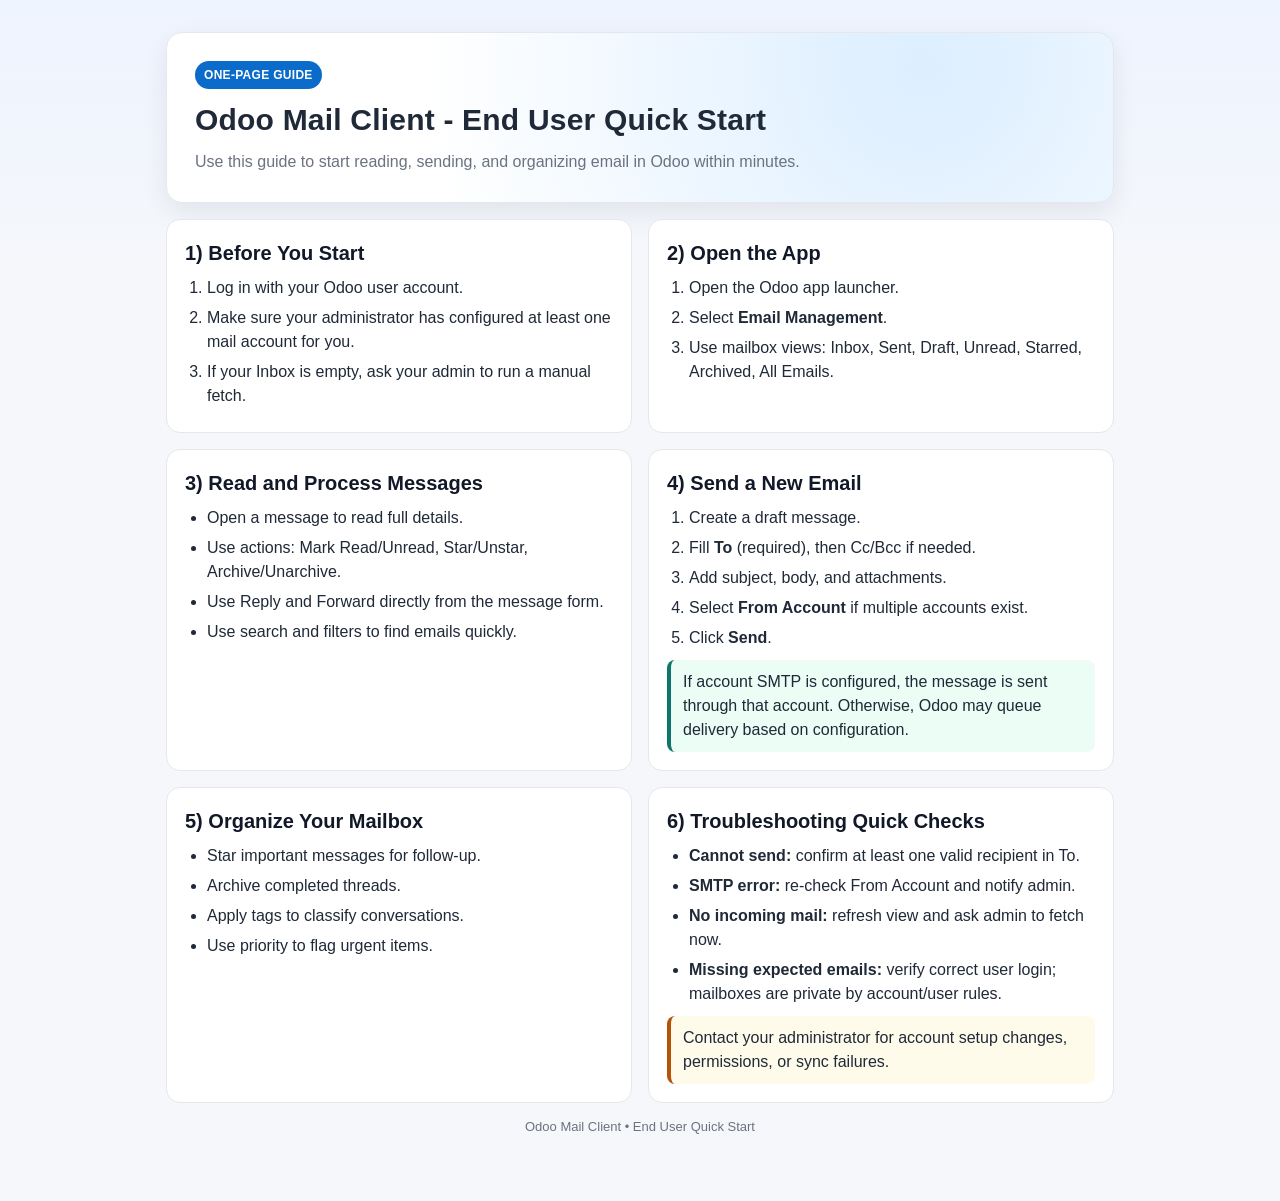
==== static/description/quick_start_end_user.html @ ac778ccb "Add end-user quick start one-page web guide" ====
<!DOCTYPE html>
<html lang="en">
<head>
  <meta charset="UTF-8">
  <meta name="viewport" content="width=device-width, initial-scale=1.0">
  <title>Odoo Mail Client - End User Quick Start</title>
  <style>
    :root {
      --bg: #f5f7fb;
      --card: #ffffff;
      --ink: #1f2937;
      --muted: #6b7280;
      --brand: #0b6bcb;
      --ok: #0f766e;
      --warn: #b45309;
      --line: #e5e7eb;
    }

    * {
      box-sizing: border-box;
    }

    body {
      margin: 0;
      font-family: "Segoe UI", "Helvetica Neue", Helvetica, Arial, sans-serif;
      background: linear-gradient(180deg, #eef4ff 0%, var(--bg) 260px);
      color: var(--ink);
      line-height: 1.5;
    }

    .page {
      max-width: 980px;
      margin: 32px auto;
      padding: 0 16px 24px;
    }

    .hero {
      background: radial-gradient(circle at 80% 20%, #dceeff 0%, #ffffff 65%);
      border: 1px solid var(--line);
      border-radius: 16px;
      padding: 28px;
      box-shadow: 0 10px 28px rgba(15, 23, 42, 0.08);
    }

    h1 {
      margin: 0 0 8px;
      font-size: 30px;
      letter-spacing: 0.2px;
    }

    .subtitle {
      margin: 0;
      color: var(--muted);
      font-size: 16px;
    }

    .grid {
      margin-top: 16px;
      display: grid;
      grid-template-columns: 1fr;
      gap: 16px;
    }

    @media (min-width: 900px) {
      .grid {
        grid-template-columns: 1fr 1fr;
      }
    }

    .card {
      background: var(--card);
      border: 1px solid var(--line);
      border-radius: 14px;
      padding: 18px;
    }

    h2 {
      margin: 0 0 8px;
      font-size: 20px;
      color: #111827;
    }

    p {
      margin: 8px 0;
    }

    ul, ol {
      margin: 8px 0 0 22px;
      padding: 0;
    }

    li {
      margin: 6px 0;
    }

    .badge {
      display: inline-block;
      font-size: 12px;
      font-weight: 700;
      letter-spacing: 0.3px;
      padding: 5px 9px;
      border-radius: 999px;
      color: #ffffff;
      background: var(--brand);
      margin-bottom: 8px;
    }

    .note {
      border-left: 4px solid var(--ok);
      background: #ecfdf5;
      padding: 10px 12px;
      border-radius: 8px;
      margin-top: 10px;
    }

    .warning {
      border-left: 4px solid var(--warn);
      background: #fffbeb;
      padding: 10px 12px;
      border-radius: 8px;
      margin-top: 10px;
    }

    .footer {
      margin-top: 14px;
      color: var(--muted);
      font-size: 13px;
      text-align: center;
    }
  </style>
</head>
<body>
  <main class="page">
    <section class="hero">
      <span class="badge">ONE-PAGE GUIDE</span>
      <h1>Odoo Mail Client - End User Quick Start</h1>
      <p class="subtitle">Use this guide to start reading, sending, and organizing email in Odoo within minutes.</p>
    </section>

    <section class="grid">
      <article class="card">
        <h2>1) Before You Start</h2>
        <ol>
          <li>Log in with your Odoo user account.</li>
          <li>Make sure your administrator has configured at least one mail account for you.</li>
          <li>If your Inbox is empty, ask your admin to run a manual fetch.</li>
        </ol>
      </article>

      <article class="card">
        <h2>2) Open the App</h2>
        <ol>
          <li>Open the Odoo app launcher.</li>
          <li>Select <strong>Email Management</strong>.</li>
          <li>Use mailbox views: Inbox, Sent, Draft, Unread, Starred, Archived, All Emails.</li>
        </ol>
      </article>

      <article class="card">
        <h2>3) Read and Process Messages</h2>
        <ul>
          <li>Open a message to read full details.</li>
          <li>Use actions: Mark Read/Unread, Star/Unstar, Archive/Unarchive.</li>
          <li>Use Reply and Forward directly from the message form.</li>
          <li>Use search and filters to find emails quickly.</li>
        </ul>
      </article>

      <article class="card">
        <h2>4) Send a New Email</h2>
        <ol>
          <li>Create a draft message.</li>
          <li>Fill <strong>To</strong> (required), then Cc/Bcc if needed.</li>
          <li>Add subject, body, and attachments.</li>
          <li>Select <strong>From Account</strong> if multiple accounts exist.</li>
          <li>Click <strong>Send</strong>.</li>
        </ol>
        <div class="note">
          If account SMTP is configured, the message is sent through that account. Otherwise, Odoo may queue delivery based on configuration.
        </div>
      </article>

      <article class="card">
        <h2>5) Organize Your Mailbox</h2>
        <ul>
          <li>Star important messages for follow-up.</li>
          <li>Archive completed threads.</li>
          <li>Apply tags to classify conversations.</li>
          <li>Use priority to flag urgent items.</li>
        </ul>
      </article>

      <article class="card">
        <h2>6) Troubleshooting Quick Checks</h2>
        <ul>
          <li><strong>Cannot send:</strong> confirm at least one valid recipient in To.</li>
          <li><strong>SMTP error:</strong> re-check From Account and notify admin.</li>
          <li><strong>No incoming mail:</strong> refresh view and ask admin to fetch now.</li>
          <li><strong>Missing expected emails:</strong> verify correct user login; mailboxes are private by account/user rules.</li>
        </ul>
        <div class="warning">
          Contact your administrator for account setup changes, permissions, or sync failures.
        </div>
      </article>
    </section>

    <p class="footer">Odoo Mail Client • End User Quick Start</p>
  </main>
</body>
</html>
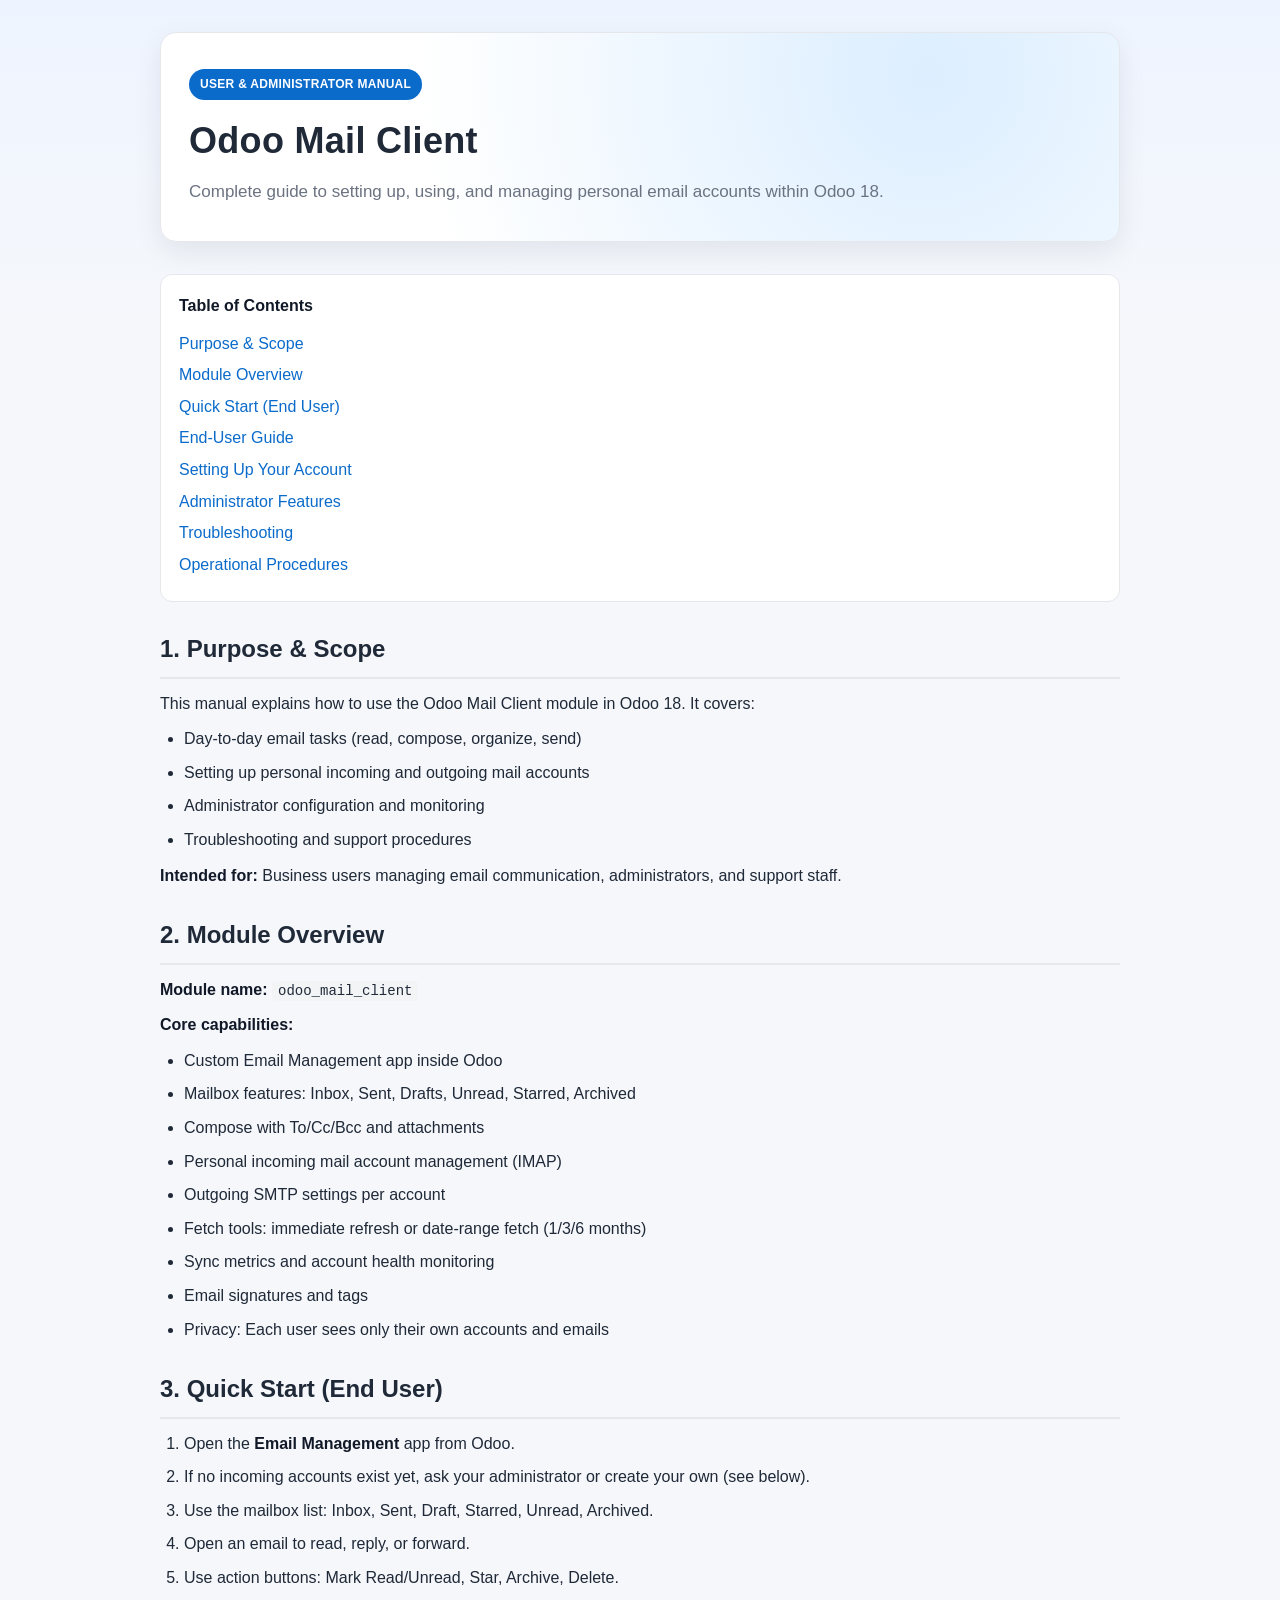
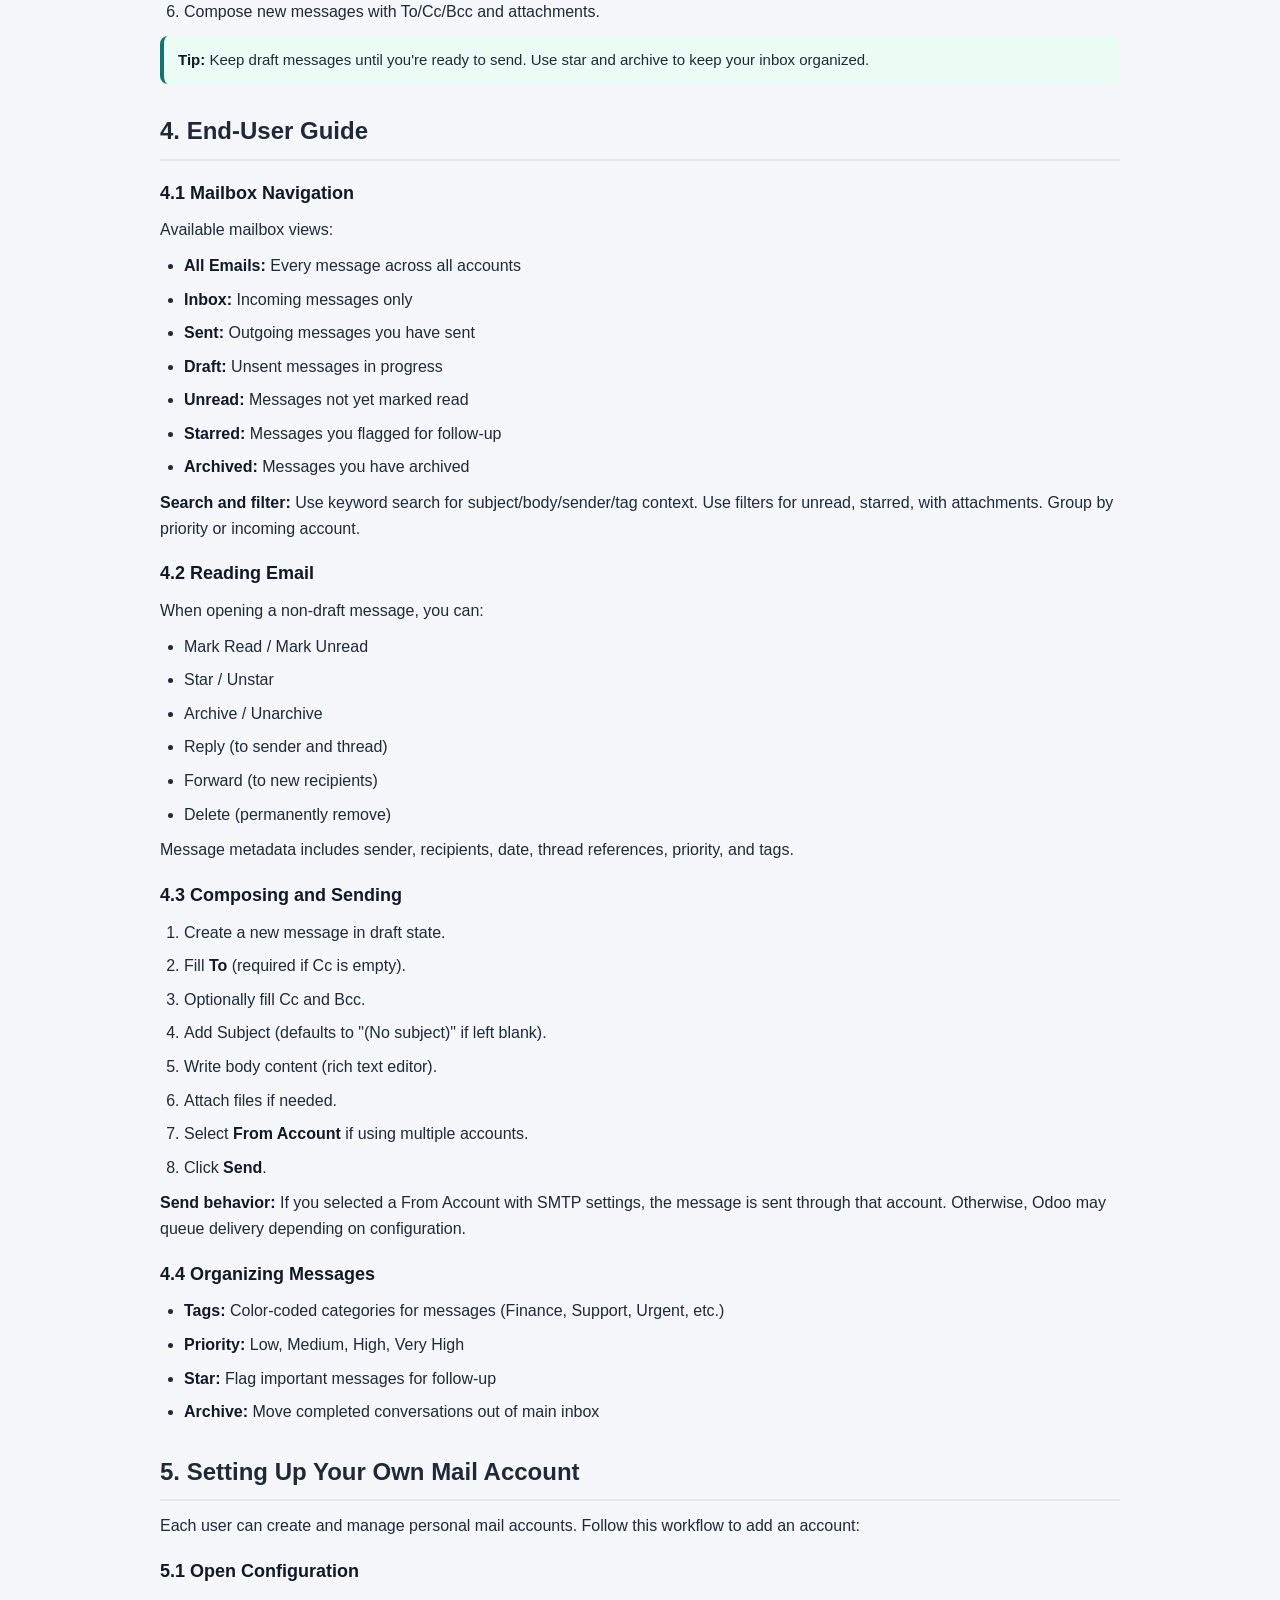
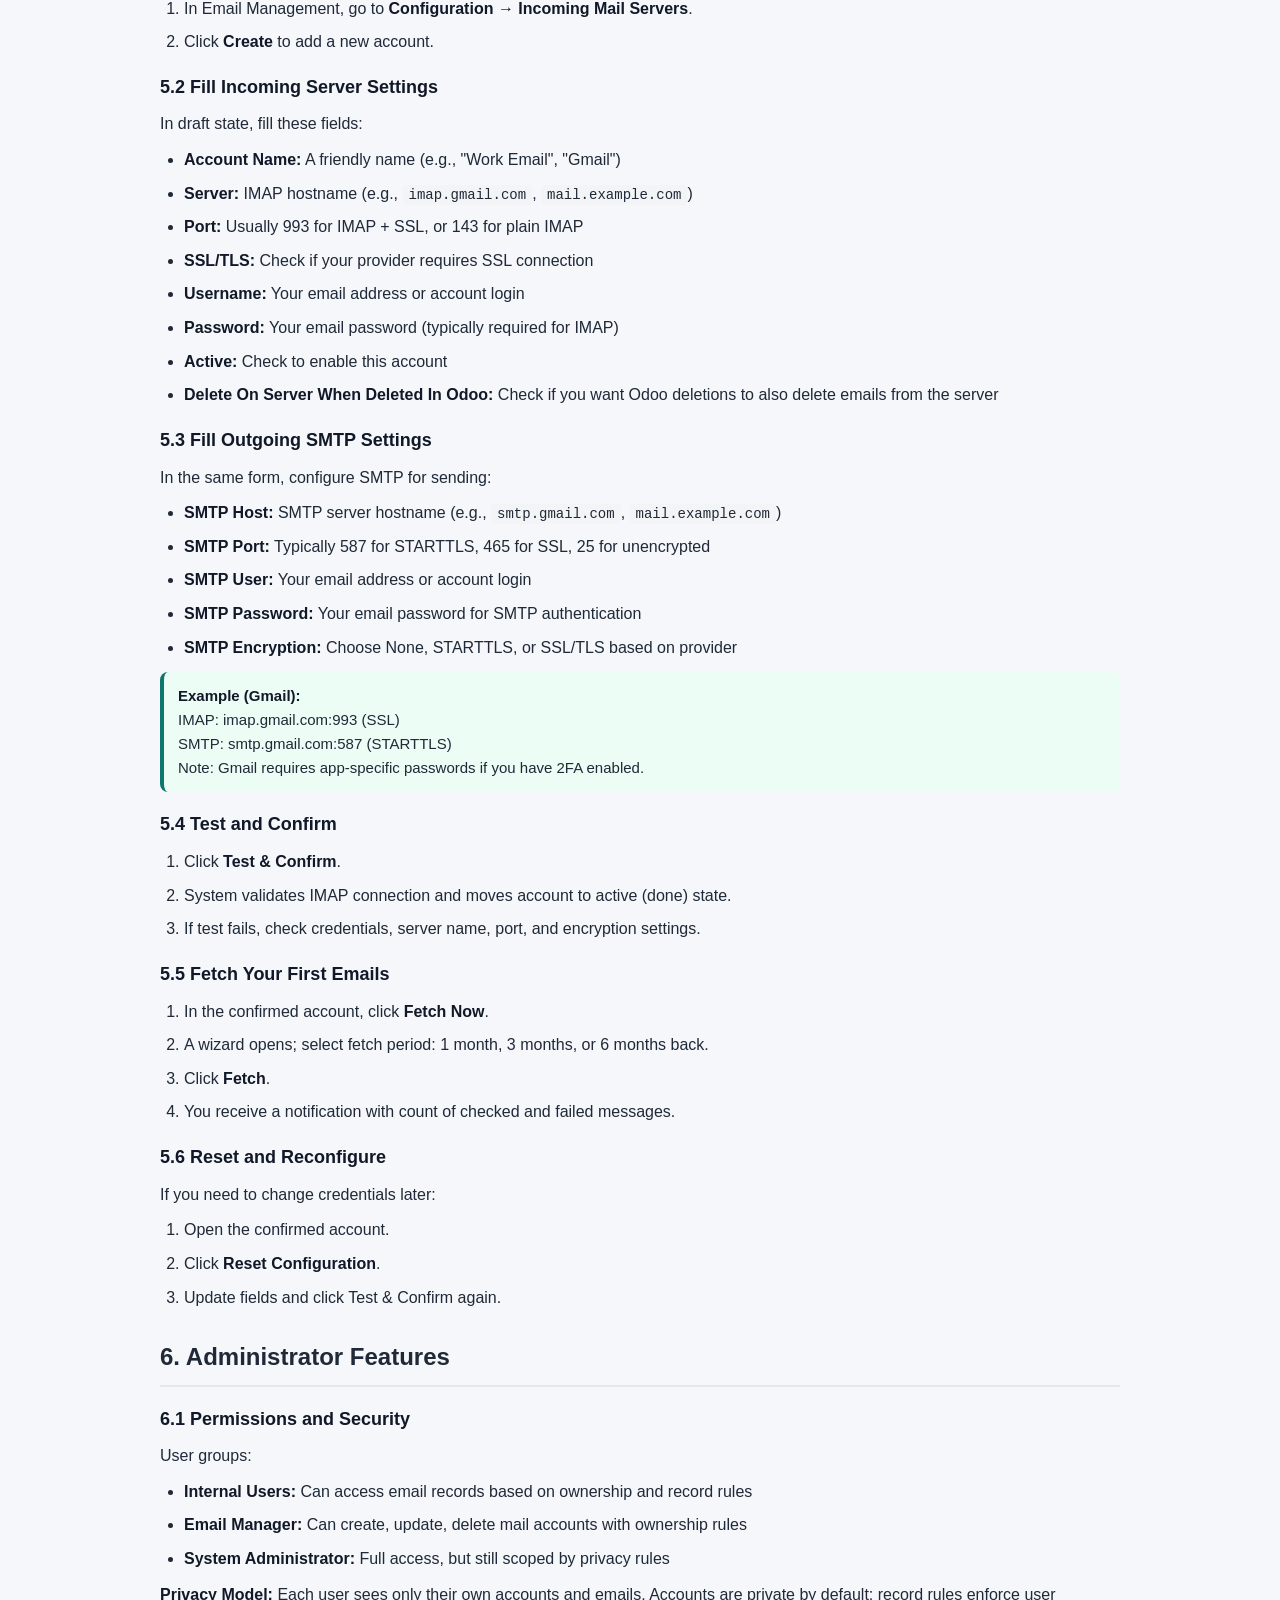
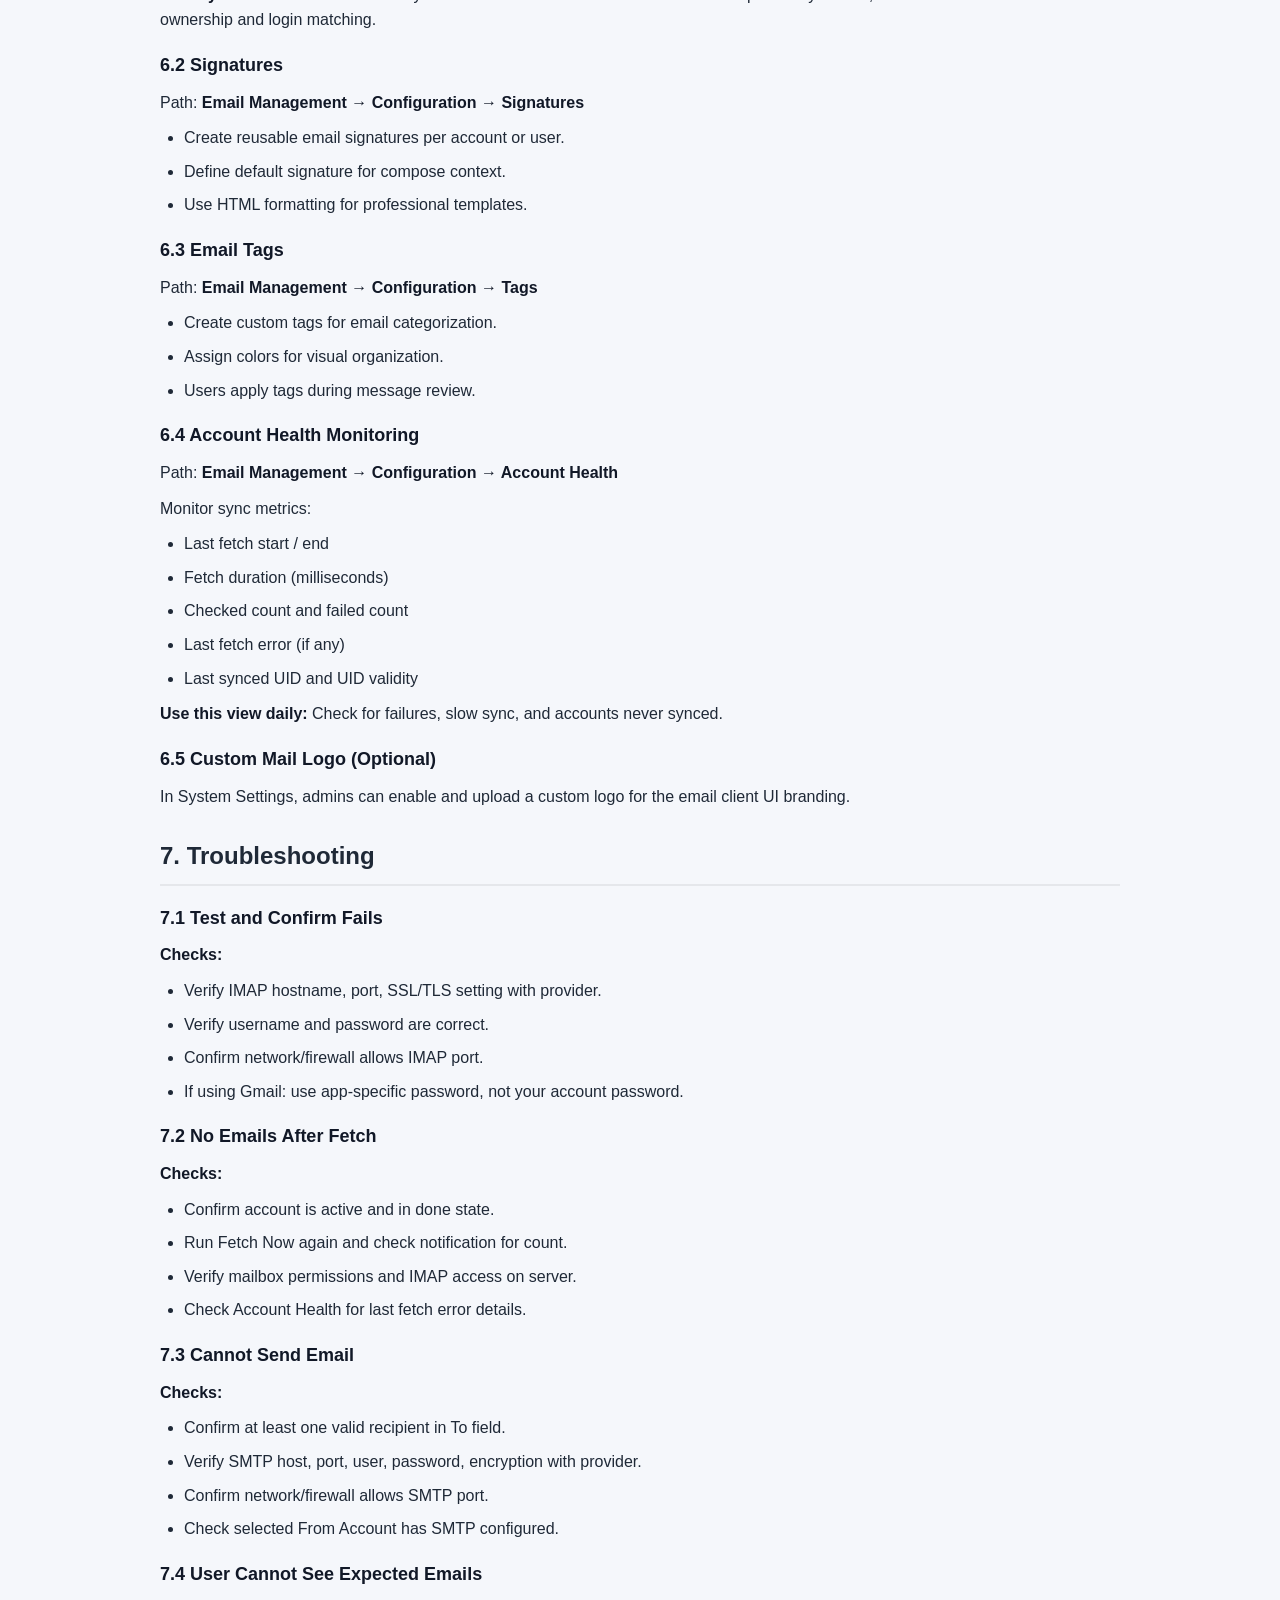
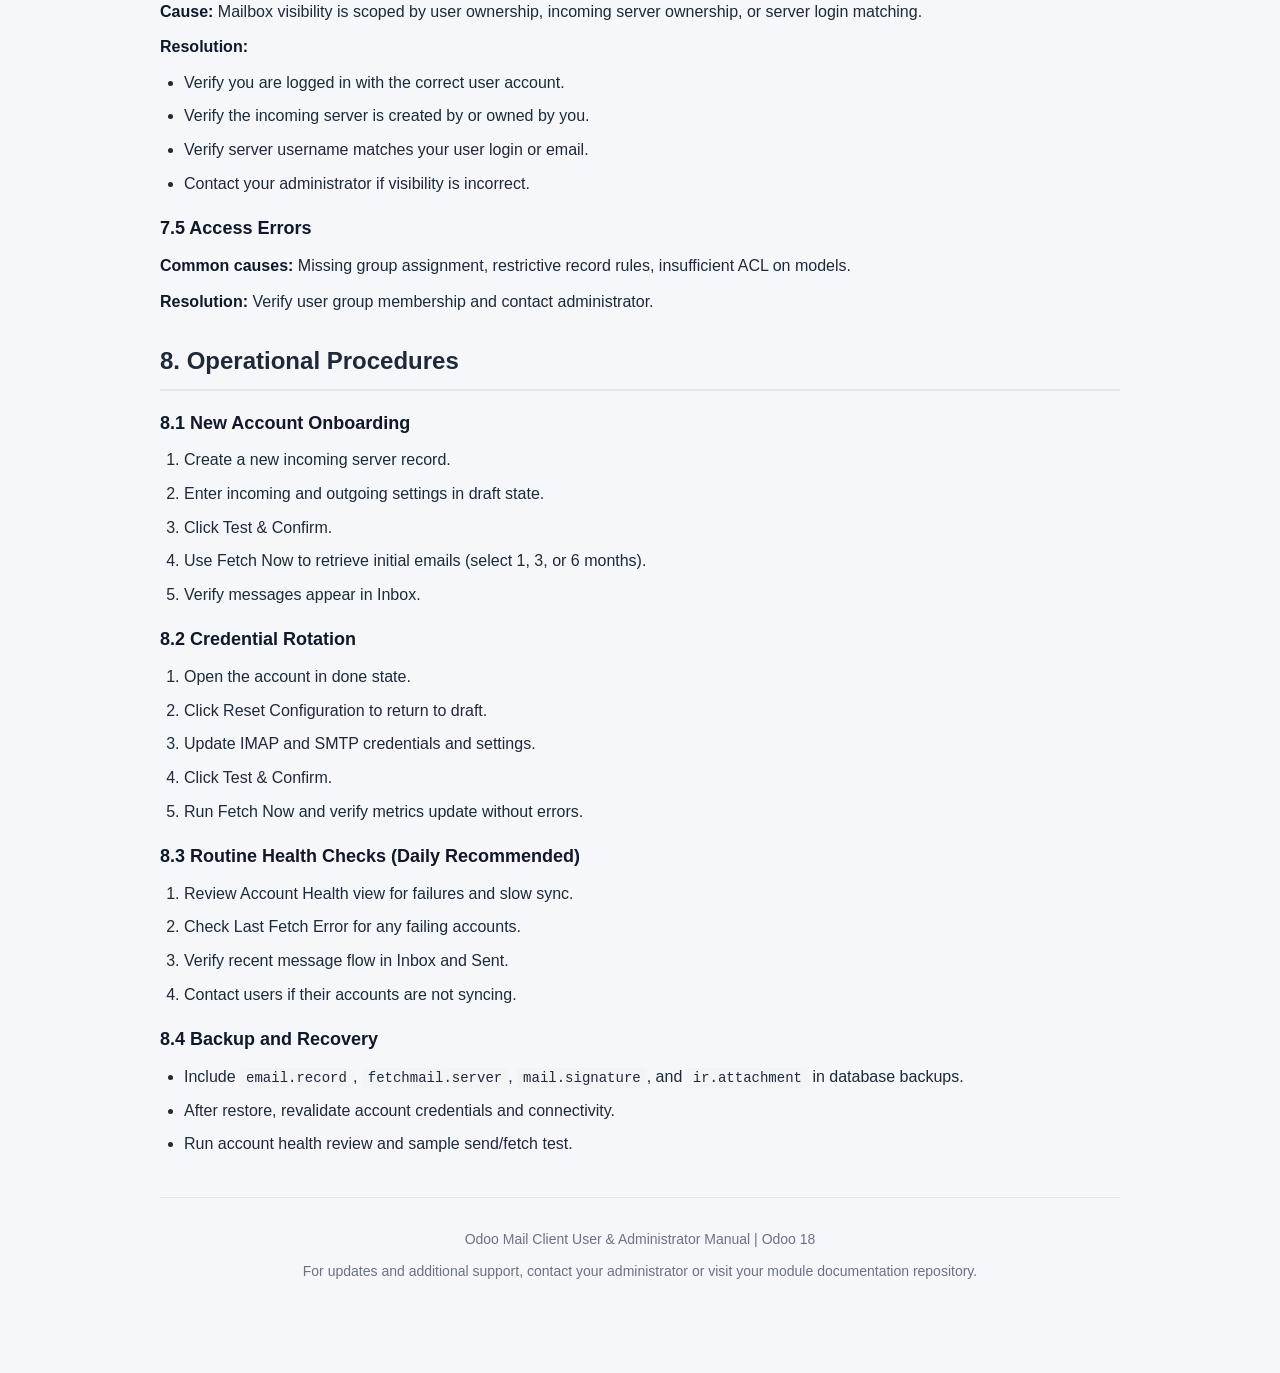
==== commit ecb33847: "Replace quick-start with comprehensive user & administrator manual" ====
--- a/static/description/quick_start_end_user.html
+++ b/static/description/quick_start_end_user.html
@@ -3,94 +3,73 @@
 <head>
   <meta charset="UTF-8">
   <meta name="viewport" content="width=device-width, initial-scale=1.0">
-  <title>Odoo Mail Client - End User Quick Start</title>
+  <title>Odoo Mail Client - User & Administrator Manual</title>
   <style>
     :root {
       --bg: #f5f7fb;
-      --card: #ffffff;
-      --ink: #1f2937;
+      --text: #1f2937;
       --muted: #6b7280;
       --brand: #0b6bcb;
       --ok: #0f766e;
       --warn: #b45309;
       --line: #e5e7eb;
+      --card: #ffffff;
     }
 
     * {
       box-sizing: border-box;
+    }
+
+    html {
+      scroll-behavior: smooth;
     }
 
     body {
       margin: 0;
       font-family: "Segoe UI", "Helvetica Neue", Helvetica, Arial, sans-serif;
-      background: linear-gradient(180deg, #eef4ff 0%, var(--bg) 260px);
-      color: var(--ink);
-      line-height: 1.5;
-    }
-
-    .page {
-      max-width: 980px;
-      margin: 32px auto;
-      padding: 0 16px 24px;
-    }
-
-    .hero {
+      background: linear-gradient(180deg, #eef4ff 0%, var(--bg) 320px);
+      color: var(--text);
+      line-height: 1.6;
+    }
+
+    .container {
+      max-width: 1000px;
+      margin: 0 auto;
+      padding: 32px 20px 80px;
+    }
+
+    .header {
       background: radial-gradient(circle at 80% 20%, #dceeff 0%, #ffffff 65%);
       border: 1px solid var(--line);
       border-radius: 16px;
-      padding: 28px;
+      padding: 36px 28px;
       box-shadow: 0 10px 28px rgba(15, 23, 42, 0.08);
+      margin-bottom: 32px;
     }
 
     h1 {
       margin: 0 0 8px;
-      font-size: 30px;
-      letter-spacing: 0.2px;
+      font-size: 36px;
+      letter-spacing: 0.3px;
+    }
+
+    h2 {
+      margin: 28px 0 12px;
+      font-size: 24px;
+      padding-bottom: 8px;
+      border-bottom: 2px solid var(--line);
+    }
+
+    h3 {
+      margin: 18px 0 10px;
+      font-size: 18px;
+      color: #111827;
     }
 
     .subtitle {
       margin: 0;
       color: var(--muted);
-      font-size: 16px;
-    }
-
-    .grid {
-      margin-top: 16px;
-      display: grid;
-      grid-template-columns: 1fr;
-      gap: 16px;
-    }
-
-    @media (min-width: 900px) {
-      .grid {
-        grid-template-columns: 1fr 1fr;
-      }
-    }
-
-    .card {
-      background: var(--card);
-      border: 1px solid var(--line);
-      border-radius: 14px;
-      padding: 18px;
-    }
-
-    h2 {
-      margin: 0 0 8px;
-      font-size: 20px;
-      color: #111827;
-    }
-
-    p {
-      margin: 8px 0;
-    }
-
-    ul, ol {
-      margin: 8px 0 0 22px;
-      padding: 0;
-    }
-
-    li {
-      margin: 6px 0;
+      font-size: 17px;
     }
 
     .badge {
@@ -98,113 +77,421 @@
       font-size: 12px;
       font-weight: 700;
       letter-spacing: 0.3px;
-      padding: 5px 9px;
+      padding: 6px 11px;
       border-radius: 999px;
       color: #ffffff;
       background: var(--brand);
-      margin-bottom: 8px;
+      margin-bottom: 12px;
+    }
+
+    .section {
+      margin-bottom: 28px;
+    }
+
+    p {
+      margin: 10px 0;
+    }
+
+    ul, ol {
+      margin: 10px 0 10px 24px;
+      padding: 0;
+    }
+
+    li {
+      margin: 8px 0;
+    }
+
+    strong {
+      font-weight: 600;
+      color: #111827;
     }
 
     .note {
       border-left: 4px solid var(--ok);
       background: #ecfdf5;
-      padding: 10px 12px;
+      padding: 12px 14px;
       border-radius: 8px;
-      margin-top: 10px;
+      margin: 12px 0;
+      font-size: 15px;
     }
 
     .warning {
       border-left: 4px solid var(--warn);
       background: #fffbeb;
-      padding: 10px 12px;
+      padding: 12px 14px;
       border-radius: 8px;
-      margin-top: 10px;
+      margin: 12px 0;
+      font-size: 15px;
+    }
+
+    .toc {
+      background: var(--card);
+      border: 1px solid var(--line);
+      border-radius: 12px;
+      padding: 18px;
+      margin-bottom: 28px;
+    }
+
+    .toc h3 {
+      margin: 0 0 12px;
+      font-size: 16px;
+    }
+
+    .toc ul {
+      margin: 0;
+      padding: 0;
+      list-style: none;
+    }
+
+    .toc li {
+      margin: 6px 0;
+    }
+
+    .toc a {
+      color: var(--brand);
+      text-decoration: none;
+    }
+
+    .toc a:hover {
+      text-decoration: underline;
     }
 
     .footer {
-      margin-top: 14px;
+      margin-top: 40px;
+      padding-top: 20px;
+      border-top: 1px solid var(--line);
       color: var(--muted);
-      font-size: 13px;
+      font-size: 14px;
       text-align: center;
+    }
+
+    code {
+      background: #f3f4f6;
+      padding: 2px 6px;
+      border-radius: 4px;
+      font-family: "Monaco", "Courier New", monospace;
+      font-size: 14px;
     }
   </style>
 </head>
 <body>
-  <main class="page">
-    <section class="hero">
-      <span class="badge">ONE-PAGE GUIDE</span>
-      <h1>Odoo Mail Client - End User Quick Start</h1>
-      <p class="subtitle">Use this guide to start reading, sending, and organizing email in Odoo within minutes.</p>
-    </section>
-
-    <section class="grid">
-      <article class="card">
-        <h2>1) Before You Start</h2>
-        <ol>
-          <li>Log in with your Odoo user account.</li>
-          <li>Make sure your administrator has configured at least one mail account for you.</li>
-          <li>If your Inbox is empty, ask your admin to run a manual fetch.</li>
-        </ol>
-      </article>
-
-      <article class="card">
-        <h2>2) Open the App</h2>
-        <ol>
-          <li>Open the Odoo app launcher.</li>
-          <li>Select <strong>Email Management</strong>.</li>
-          <li>Use mailbox views: Inbox, Sent, Draft, Unread, Starred, Archived, All Emails.</li>
-        </ol>
-      </article>
-
-      <article class="card">
-        <h2>3) Read and Process Messages</h2>
-        <ul>
-          <li>Open a message to read full details.</li>
-          <li>Use actions: Mark Read/Unread, Star/Unstar, Archive/Unarchive.</li>
-          <li>Use Reply and Forward directly from the message form.</li>
-          <li>Use search and filters to find emails quickly.</li>
-        </ul>
-      </article>
-
-      <article class="card">
-        <h2>4) Send a New Email</h2>
-        <ol>
-          <li>Create a draft message.</li>
-          <li>Fill <strong>To</strong> (required), then Cc/Bcc if needed.</li>
-          <li>Add subject, body, and attachments.</li>
-          <li>Select <strong>From Account</strong> if multiple accounts exist.</li>
-          <li>Click <strong>Send</strong>.</li>
-        </ol>
-        <div class="note">
-          If account SMTP is configured, the message is sent through that account. Otherwise, Odoo may queue delivery based on configuration.
-        </div>
-      </article>
-
-      <article class="card">
-        <h2>5) Organize Your Mailbox</h2>
-        <ul>
-          <li>Star important messages for follow-up.</li>
-          <li>Archive completed threads.</li>
-          <li>Apply tags to classify conversations.</li>
-          <li>Use priority to flag urgent items.</li>
-        </ul>
-      </article>
-
-      <article class="card">
-        <h2>6) Troubleshooting Quick Checks</h2>
-        <ul>
-          <li><strong>Cannot send:</strong> confirm at least one valid recipient in To.</li>
-          <li><strong>SMTP error:</strong> re-check From Account and notify admin.</li>
-          <li><strong>No incoming mail:</strong> refresh view and ask admin to fetch now.</li>
-          <li><strong>Missing expected emails:</strong> verify correct user login; mailboxes are private by account/user rules.</li>
-        </ul>
-        <div class="warning">
-          Contact your administrator for account setup changes, permissions, or sync failures.
-        </div>
-      </article>
-    </section>
-
-    <p class="footer">Odoo Mail Client • End User Quick Start</p>
-  </main>
+  <div class="container">
+    <div class="header">
+      <span class="badge">USER & ADMINISTRATOR MANUAL</span>
+      <h1>Odoo Mail Client</h1>
+      <p class="subtitle">Complete guide to setting up, using, and managing personal email accounts within Odoo 18.</p>
+    </div>
+
+    <div class="toc">
+      <h3>Table of Contents</h3>
+      <ul>
+        <li><a href="#purpose">Purpose & Scope</a></li>
+        <li><a href="#overview">Module Overview</a></li>
+        <li><a href="#quickstart">Quick Start (End User)</a></li>
+        <li><a href="#enduser">End-User Guide</a></li>
+        <li><a href="#setup">Setting Up Your Account</a></li>
+        <li><a href="#admin">Administrator Features</a></li>
+        <li><a href="#troubleshooting">Troubleshooting</a></li>
+        <li><a href="#operations">Operational Procedures</a></li>
+      </ul>
+    </div>
+
+    <!-- SECTION: PURPOSE & SCOPE -->
+    <section class="section" id="purpose">
+      <h2>1. Purpose & Scope</h2>
+      <p>This manual explains how to use the Odoo Mail Client module in Odoo 18. It covers:</p>
+      <ul>
+        <li>Day-to-day email tasks (read, compose, organize, send)</li>
+        <li>Setting up personal incoming and outgoing mail accounts</li>
+        <li>Administrator configuration and monitoring</li>
+        <li>Troubleshooting and support procedures</li>
+      </ul>
+      <p><strong>Intended for:</strong> Business users managing email communication, administrators, and support staff.</p>
+    </section>
+
+    <!-- SECTION: MODULE OVERVIEW -->
+    <section class="section" id="overview">
+      <h2>2. Module Overview</h2>
+      <p><strong>Module name:</strong> <code>odoo_mail_client</code></p>
+      <p><strong>Core capabilities:</strong></p>
+      <ul>
+        <li>Custom Email Management app inside Odoo</li>
+        <li>Mailbox features: Inbox, Sent, Drafts, Unread, Starred, Archived</li>
+        <li>Compose with To/Cc/Bcc and attachments</li>
+        <li>Personal incoming mail account management (IMAP)</li>
+        <li>Outgoing SMTP settings per account</li>
+        <li>Fetch tools: immediate refresh or date-range fetch (1/3/6 months)</li>
+        <li>Sync metrics and account health monitoring</li>
+        <li>Email signatures and tags</li>
+        <li>Privacy: Each user sees only their own accounts and emails</li>
+      </ul>
+    </section>
+
+    <!-- SECTION: QUICK START -->
+    <section class="section" id="quickstart">
+      <h2>3. Quick Start (End User)</h2>
+      <ol>
+        <li>Open the <strong>Email Management</strong> app from Odoo.</li>
+        <li>If no incoming accounts exist yet, ask your administrator or create your own (see below).</li>
+        <li>Use the mailbox list: Inbox, Sent, Draft, Starred, Unread, Archived.</li>
+        <li>Open an email to read, reply, or forward.</li>
+        <li>Use action buttons: Mark Read/Unread, Star, Archive, Delete.</li>
+        <li>Compose new messages with To/Cc/Bcc and attachments.</li>
+      </ol>
+      <div class="note">
+        <strong>Tip:</strong> Keep draft messages until you're ready to send. Use star and archive to keep your inbox organized.
+      </div>
+    </section>
+
+    <!-- SECTION: END-USER GUIDE -->
+    <section class="section" id="enduser">
+      <h2>4. End-User Guide</h2>
+
+      <h3>4.1 Mailbox Navigation</h3>
+      <p>Available mailbox views:</p>
+      <ul>
+        <li><strong>All Emails:</strong> Every message across all accounts</li>
+        <li><strong>Inbox:</strong> Incoming messages only</li>
+        <li><strong>Sent:</strong> Outgoing messages you have sent</li>
+        <li><strong>Draft:</strong> Unsent messages in progress</li>
+        <li><strong>Unread:</strong> Messages not yet marked read</li>
+        <li><strong>Starred:</strong> Messages you flagged for follow-up</li>
+        <li><strong>Archived:</strong> Messages you have archived</li>
+      </ul>
+      <p><strong>Search and filter:</strong> Use keyword search for subject/body/sender/tag context. Use filters for unread, starred, with attachments. Group by priority or incoming account.</p>
+
+      <h3>4.2 Reading Email</h3>
+      <p>When opening a non-draft message, you can:</p>
+      <ul>
+        <li>Mark Read / Mark Unread</li>
+        <li>Star / Unstar</li>
+        <li>Archive / Unarchive</li>
+        <li>Reply (to sender and thread)</li>
+        <li>Forward (to new recipients)</li>
+        <li>Delete (permanently remove)</li>
+      </ul>
+      <p>Message metadata includes sender, recipients, date, thread references, priority, and tags.</p>
+
+      <h3>4.3 Composing and Sending</h3>
+      <ol>
+        <li>Create a new message in draft state.</li>
+        <li>Fill <strong>To</strong> (required if Cc is empty).</li>
+        <li>Optionally fill Cc and Bcc.</li>
+        <li>Add Subject (defaults to "(No subject)" if left blank).</li>
+        <li>Write body content (rich text editor).</li>
+        <li>Attach files if needed.</li>
+        <li>Select <strong>From Account</strong> if using multiple accounts.</li>
+        <li>Click <strong>Send</strong>.</li>
+      </ol>
+      <p><strong>Send behavior:</strong> If you selected a From Account with SMTP settings, the message is sent through that account. Otherwise, Odoo may queue delivery depending on configuration.</p>
+
+      <h3>4.4 Organizing Messages</h3>
+      <ul>
+        <li><strong>Tags:</strong> Color-coded categories for messages (Finance, Support, Urgent, etc.)</li>
+        <li><strong>Priority:</strong> Low, Medium, High, Very High</li>
+        <li><strong>Star:</strong> Flag important messages for follow-up</li>
+        <li><strong>Archive:</strong> Move completed conversations out of main inbox</li>
+      </ul>
+    </section>
+
+    <!-- SECTION: SETTING UP YOUR ACCOUNT -->
+    <section class="section" id="setup">
+      <h2>5. Setting Up Your Own Mail Account</h2>
+      <p>Each user can create and manage personal mail accounts. Follow this workflow to add an account:</p>
+
+      <h3>5.1 Open Configuration</h3>
+      <ol>
+        <li>In Email Management, go to <strong>Configuration → Incoming Mail Servers</strong>.</li>
+        <li>Click <strong>Create</strong> to add a new account.</li>
+      </ol>
+
+      <h3>5.2 Fill Incoming Server Settings</h3>
+      <p>In draft state, fill these fields:</p>
+      <ul>
+        <li><strong>Account Name:</strong> A friendly name (e.g., "Work Email", "Gmail")</li>
+        <li><strong>Server:</strong> IMAP hostname (e.g., <code>imap.gmail.com</code>, <code>mail.example.com</code>)</li>
+        <li><strong>Port:</strong> Usually 993 for IMAP + SSL, or 143 for plain IMAP</li>
+        <li><strong>SSL/TLS:</strong> Check if your provider requires SSL connection</li>
+        <li><strong>Username:</strong> Your email address or account login</li>
+        <li><strong>Password:</strong> Your email password (typically required for IMAP)</li>
+        <li><strong>Active:</strong> Check to enable this account</li>
+        <li><strong>Delete On Server When Deleted In Odoo:</strong> Check if you want Odoo deletions to also delete emails from the server</li>
+      </ul>
+
+      <h3>5.3 Fill Outgoing SMTP Settings</h3>
+      <p>In the same form, configure SMTP for sending:</p>
+      <ul>
+        <li><strong>SMTP Host:</strong> SMTP server hostname (e.g., <code>smtp.gmail.com</code>, <code>mail.example.com</code>)</li>
+        <li><strong>SMTP Port:</strong> Typically 587 for STARTTLS, 465 for SSL, 25 for unencrypted</li>
+        <li><strong>SMTP User:</strong> Your email address or account login</li>
+        <li><strong>SMTP Password:</strong> Your email password for SMTP authentication</li>
+        <li><strong>SMTP Encryption:</strong> Choose None, STARTTLS, or SSL/TLS based on provider</li>
+      </ul>
+      <div class="note">
+        <strong>Example (Gmail):</strong><br/>
+        IMAP: imap.gmail.com:993 (SSL)<br/>
+        SMTP: smtp.gmail.com:587 (STARTTLS)<br/>
+        Note: Gmail requires app-specific passwords if you have 2FA enabled.
+      </div>
+
+      <h3>5.4 Test and Confirm</h3>
+      <ol>
+        <li>Click <strong>Test & Confirm</strong>.</li>
+        <li>System validates IMAP connection and moves account to active (done) state.</li>
+        <li>If test fails, check credentials, server name, port, and encryption settings.</li>
+      </ol>
+
+      <h3>5.5 Fetch Your First Emails</h3>
+      <ol>
+        <li>In the confirmed account, click <strong>Fetch Now</strong>.</li>
+        <li>A wizard opens; select fetch period: 1 month, 3 months, or 6 months back.</li>
+        <li>Click <strong>Fetch</strong>.</li>
+        <li>You receive a notification with count of checked and failed messages.</li>
+      </ol>
+
+      <h3>5.6 Reset and Reconfigure</h3>
+      <p>If you need to change credentials later:</p>
+      <ol>
+        <li>Open the confirmed account.</li>
+        <li>Click <strong>Reset Configuration</strong>.</li>
+        <li>Update fields and click Test & Confirm again.</li>
+      </ol>
+    </section>
+
+    <!-- SECTION: ADMINISTRATOR FEATURES -->
+    <section class="section" id="admin">
+      <h2>6. Administrator Features</h2>
+
+      <h3>6.1 Permissions and Security</h3>
+      <p>User groups:</p>
+      <ul>
+        <li><strong>Internal Users:</strong> Can access email records based on ownership and record rules</li>
+        <li><strong>Email Manager:</strong> Can create, update, delete mail accounts with ownership rules</li>
+        <li><strong>System Administrator:</strong> Full access, but still scoped by privacy rules</li>
+      </ul>
+      <p><strong>Privacy Model:</strong> Each user sees only their own accounts and emails. Accounts are private by default; record rules enforce user ownership and login matching.</p>
+
+      <h3>6.2 Signatures</h3>
+      <p>Path: <strong>Email Management → Configuration → Signatures</strong></p>
+      <ul>
+        <li>Create reusable email signatures per account or user.</li>
+        <li>Define default signature for compose context.</li>
+        <li>Use HTML formatting for professional templates.</li>
+      </ul>
+
+      <h3>6.3 Email Tags</h3>
+      <p>Path: <strong>Email Management → Configuration → Tags</strong></p>
+      <ul>
+        <li>Create custom tags for email categorization.</li>
+        <li>Assign colors for visual organization.</li>
+        <li>Users apply tags during message review.</li>
+      </ul>
+
+      <h3>6.4 Account Health Monitoring</h3>
+      <p>Path: <strong>Email Management → Configuration → Account Health</strong></p>
+      <p>Monitor sync metrics:</p>
+      <ul>
+        <li>Last fetch start / end</li>
+        <li>Fetch duration (milliseconds)</li>
+        <li>Checked count and failed count</li>
+        <li>Last fetch error (if any)</li>
+        <li>Last synced UID and UID validity</li>
+      </ul>
+      <p><strong>Use this view daily:</strong> Check for failures, slow sync, and accounts never synced.</p>
+
+      <h3>6.5 Custom Mail Logo (Optional)</h3>
+      <p>In System Settings, admins can enable and upload a custom logo for the email client UI branding.</p>
+    </section>
+
+    <!-- SECTION: TROUBLESHOOTING -->
+    <section class="section" id="troubleshooting">
+      <h2>7. Troubleshooting</h2>
+
+      <h3>7.1 Test and Confirm Fails</h3>
+      <p><strong>Checks:</strong></p>
+      <ul>
+        <li>Verify IMAP hostname, port, SSL/TLS setting with provider.</li>
+        <li>Verify username and password are correct.</li>
+        <li>Confirm network/firewall allows IMAP port.</li>
+        <li>If using Gmail: use app-specific password, not your account password.</li>
+      </ul>
+
+      <h3>7.2 No Emails After Fetch</h3>
+      <p><strong>Checks:</strong></p>
+      <ul>
+        <li>Confirm account is active and in done state.</li>
+        <li>Run Fetch Now again and check notification for count.</li>
+        <li>Verify mailbox permissions and IMAP access on server.</li>
+        <li>Check Account Health for last fetch error details.</li>
+      </ul>
+
+      <h3>7.3 Cannot Send Email</h3>
+      <p><strong>Checks:</strong></p>
+      <ul>
+        <li>Confirm at least one valid recipient in To field.</li>
+        <li>Verify SMTP host, port, user, password, encryption with provider.</li>
+        <li>Confirm network/firewall allows SMTP port.</li>
+        <li>Check selected From Account has SMTP configured.</li>
+      </ul>
+
+      <h3>7.4 User Cannot See Expected Emails</h3>
+      <p><strong>Cause:</strong> Mailbox visibility is scoped by user ownership, incoming server ownership, or server login matching.</p>
+      <p><strong>Resolution:</strong></p>
+      <ul>
+        <li>Verify you are logged in with the correct user account.</li>
+        <li>Verify the incoming server is created by or owned by you.</li>
+        <li>Verify server username matches your user login or email.</li>
+        <li>Contact your administrator if visibility is incorrect.</li>
+      </ul>
+
+      <h3>7.5 Access Errors</h3>
+      <p><strong>Common causes:</strong> Missing group assignment, restrictive record rules, insufficient ACL on models.</p>
+      <p><strong>Resolution:</strong> Verify user group membership and contact administrator.</p>
+    </section>
+
+    <!-- SECTION: OPERATIONAL PROCEDURES -->
+    <section class="section" id="operations">
+      <h2>8. Operational Procedures</h2>
+
+      <h3>8.1 New Account Onboarding</h3>
+      <ol>
+        <li>Create a new incoming server record.</li>
+        <li>Enter incoming and outgoing settings in draft state.</li>
+        <li>Click Test & Confirm.</li>
+        <li>Use Fetch Now to retrieve initial emails (select 1, 3, or 6 months).</li>
+        <li>Verify messages appear in Inbox.</li>
+      </ol>
+
+      <h3>8.2 Credential Rotation</h3>
+      <ol>
+        <li>Open the account in done state.</li>
+        <li>Click Reset Configuration to return to draft.</li>
+        <li>Update IMAP and SMTP credentials and settings.</li>
+        <li>Click Test & Confirm.</li>
+        <li>Run Fetch Now and verify metrics update without errors.</li>
+      </ol>
+
+      <h3>8.3 Routine Health Checks (Daily Recommended)</h3>
+      <ol>
+        <li>Review Account Health view for failures and slow sync.</li>
+        <li>Check Last Fetch Error for any failing accounts.</li>
+        <li>Verify recent message flow in Inbox and Sent.</li>
+        <li>Contact users if their accounts are not syncing.</li>
+      </ol>
+
+      <h3>8.4 Backup and Recovery</h3>
+      <ul>
+        <li>Include <code>email.record</code>, <code>fetchmail.server</code>, <code>mail.signature</code>, and <code>ir.attachment</code> in database backups.</li>
+        <li>After restore, revalidate account credentials and connectivity.</li>
+        <li>Run account health review and sample send/fetch test.</li>
+      </ul>
+    </section>
+
+    <!-- FOOTER -->
+    <div class="footer">
+      <p>Odoo Mail Client User & Administrator Manual | Odoo 18</p>
+      <p>For updates and additional support, contact your administrator or visit your module documentation repository.</p>
+    </div>
+  </div>
 </body>
 </html>
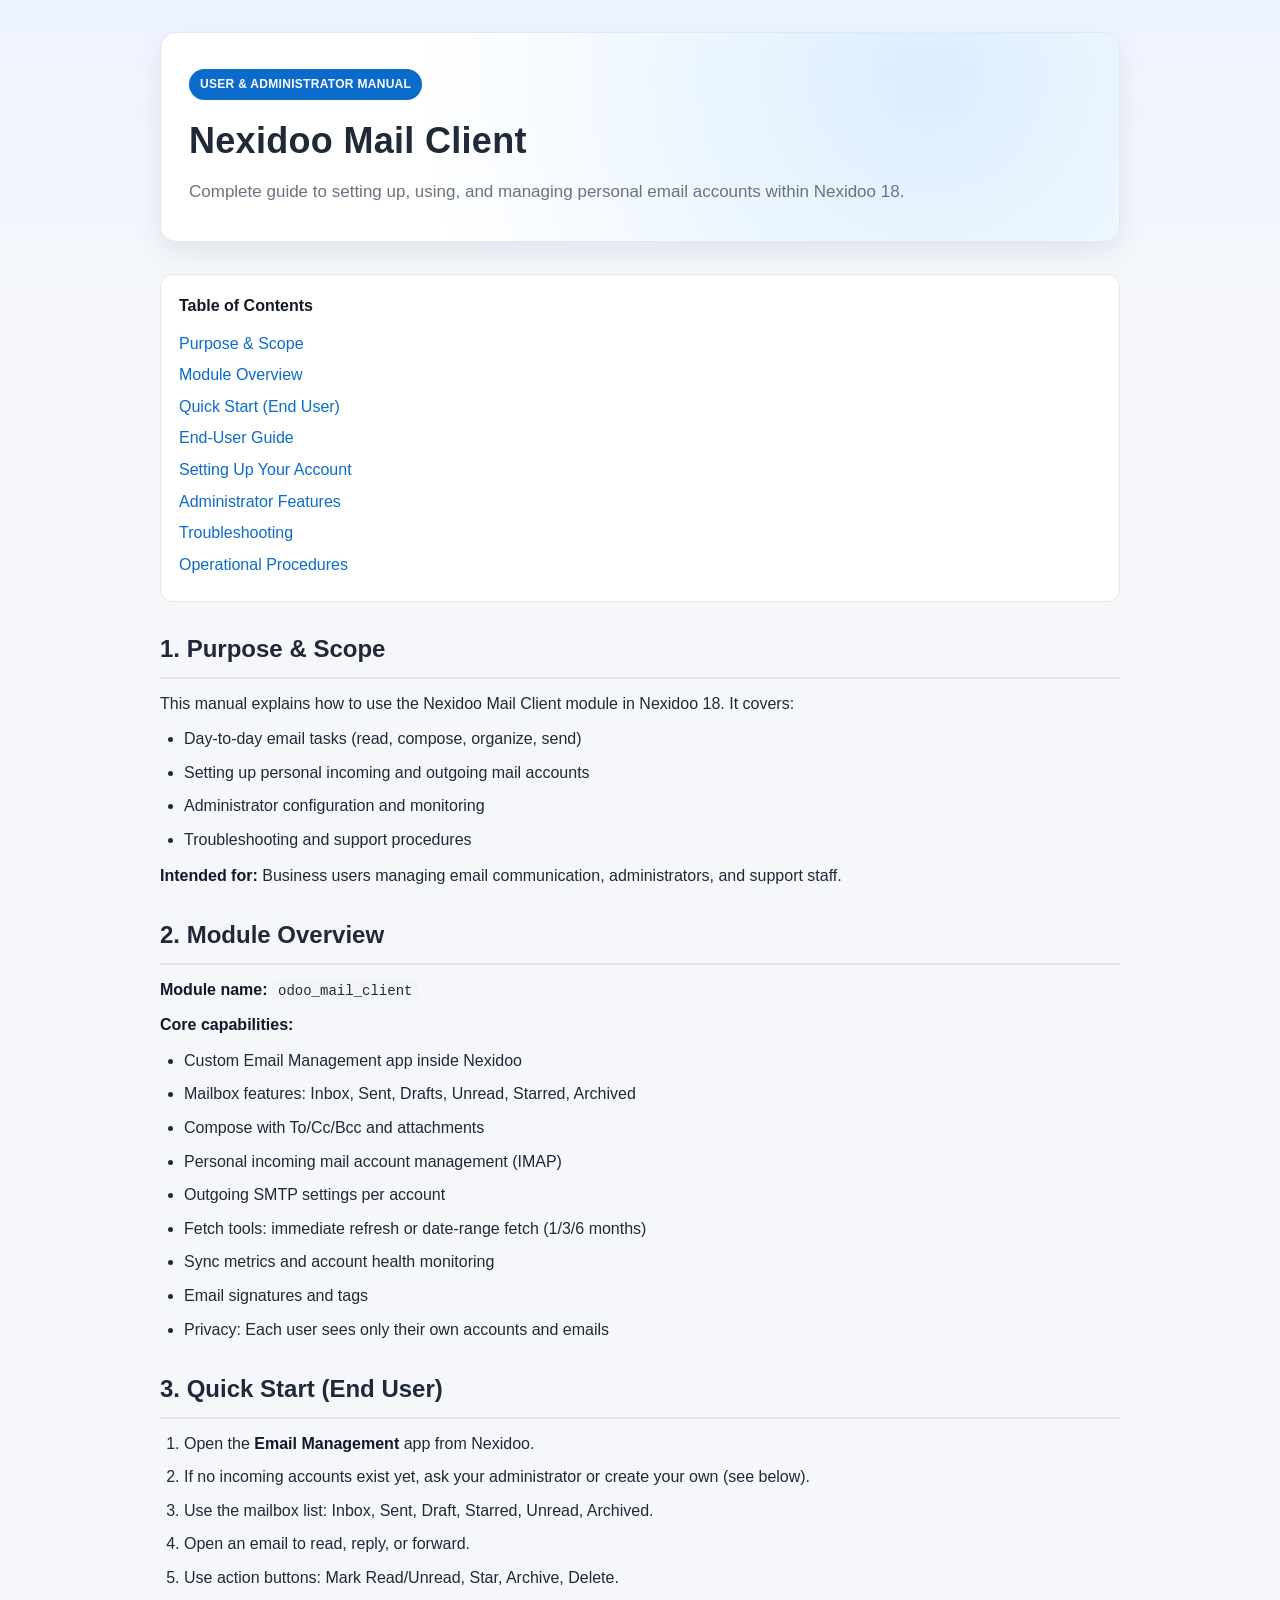
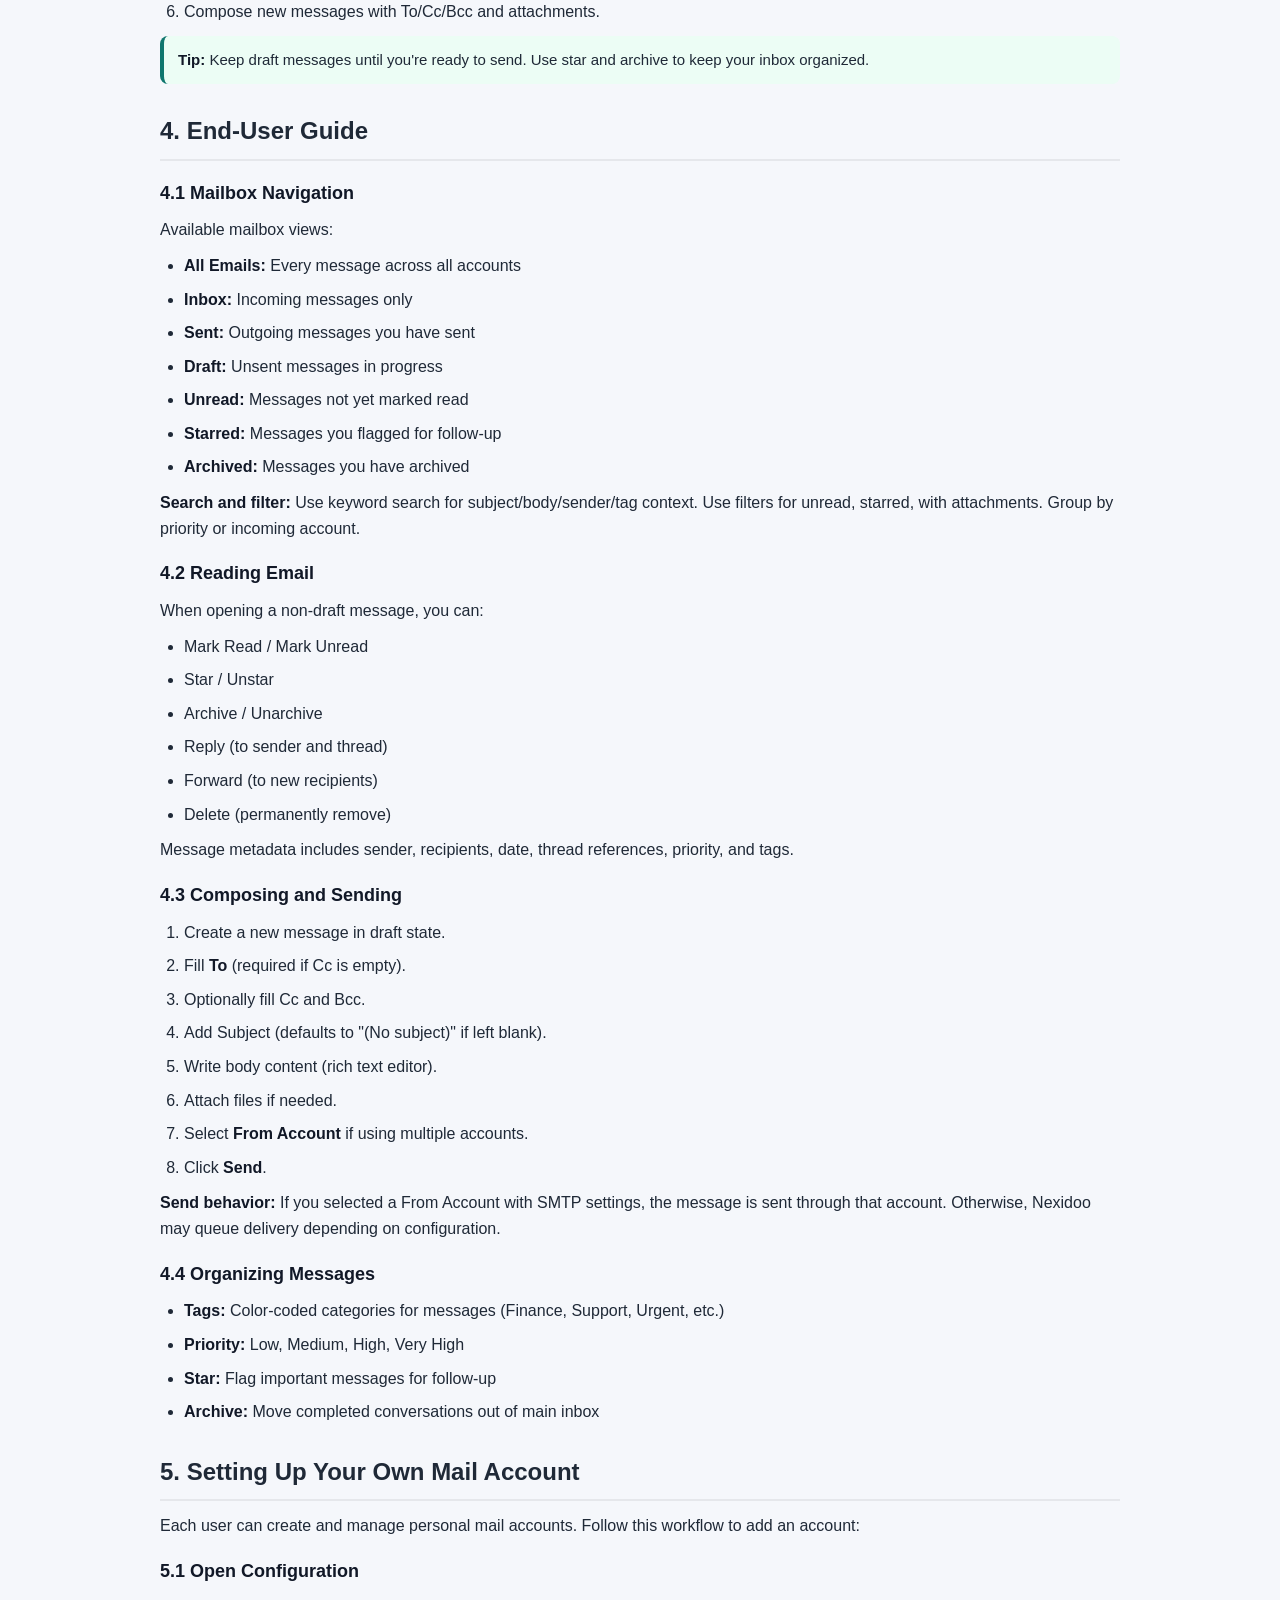
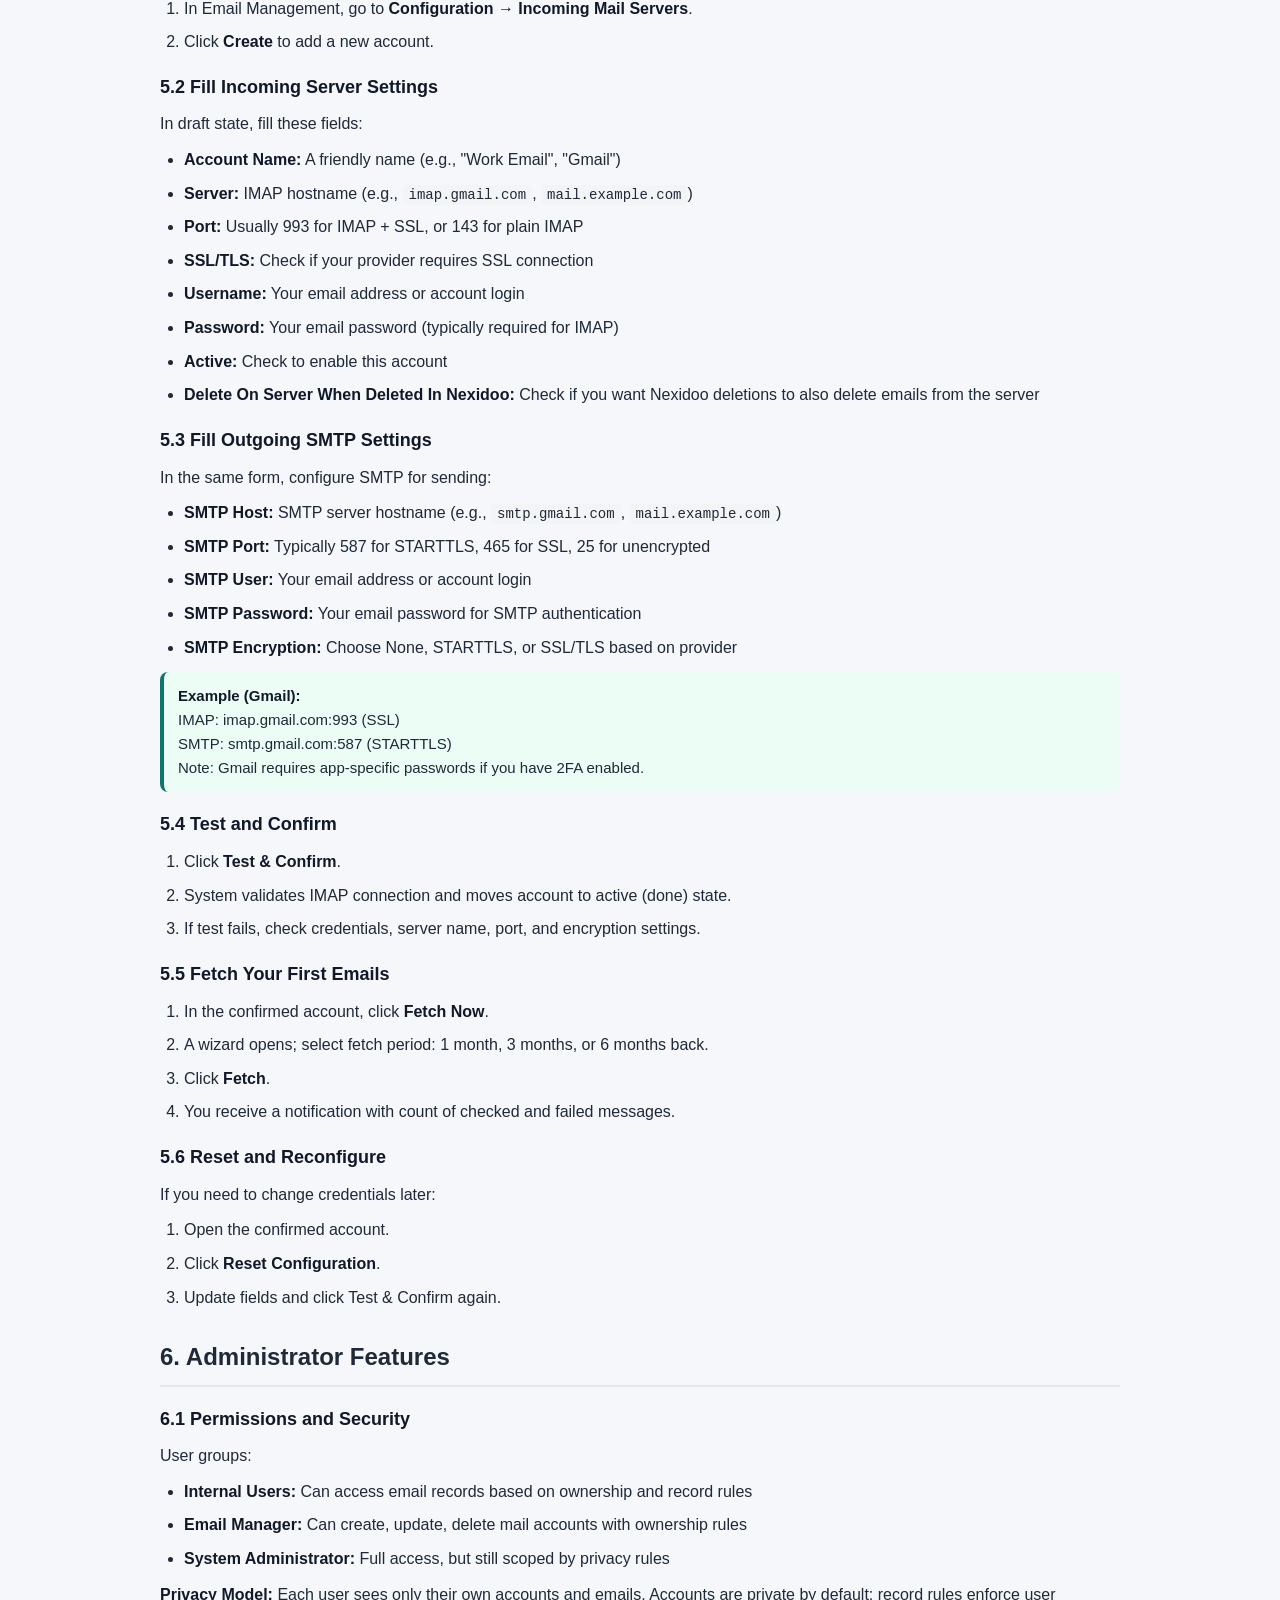
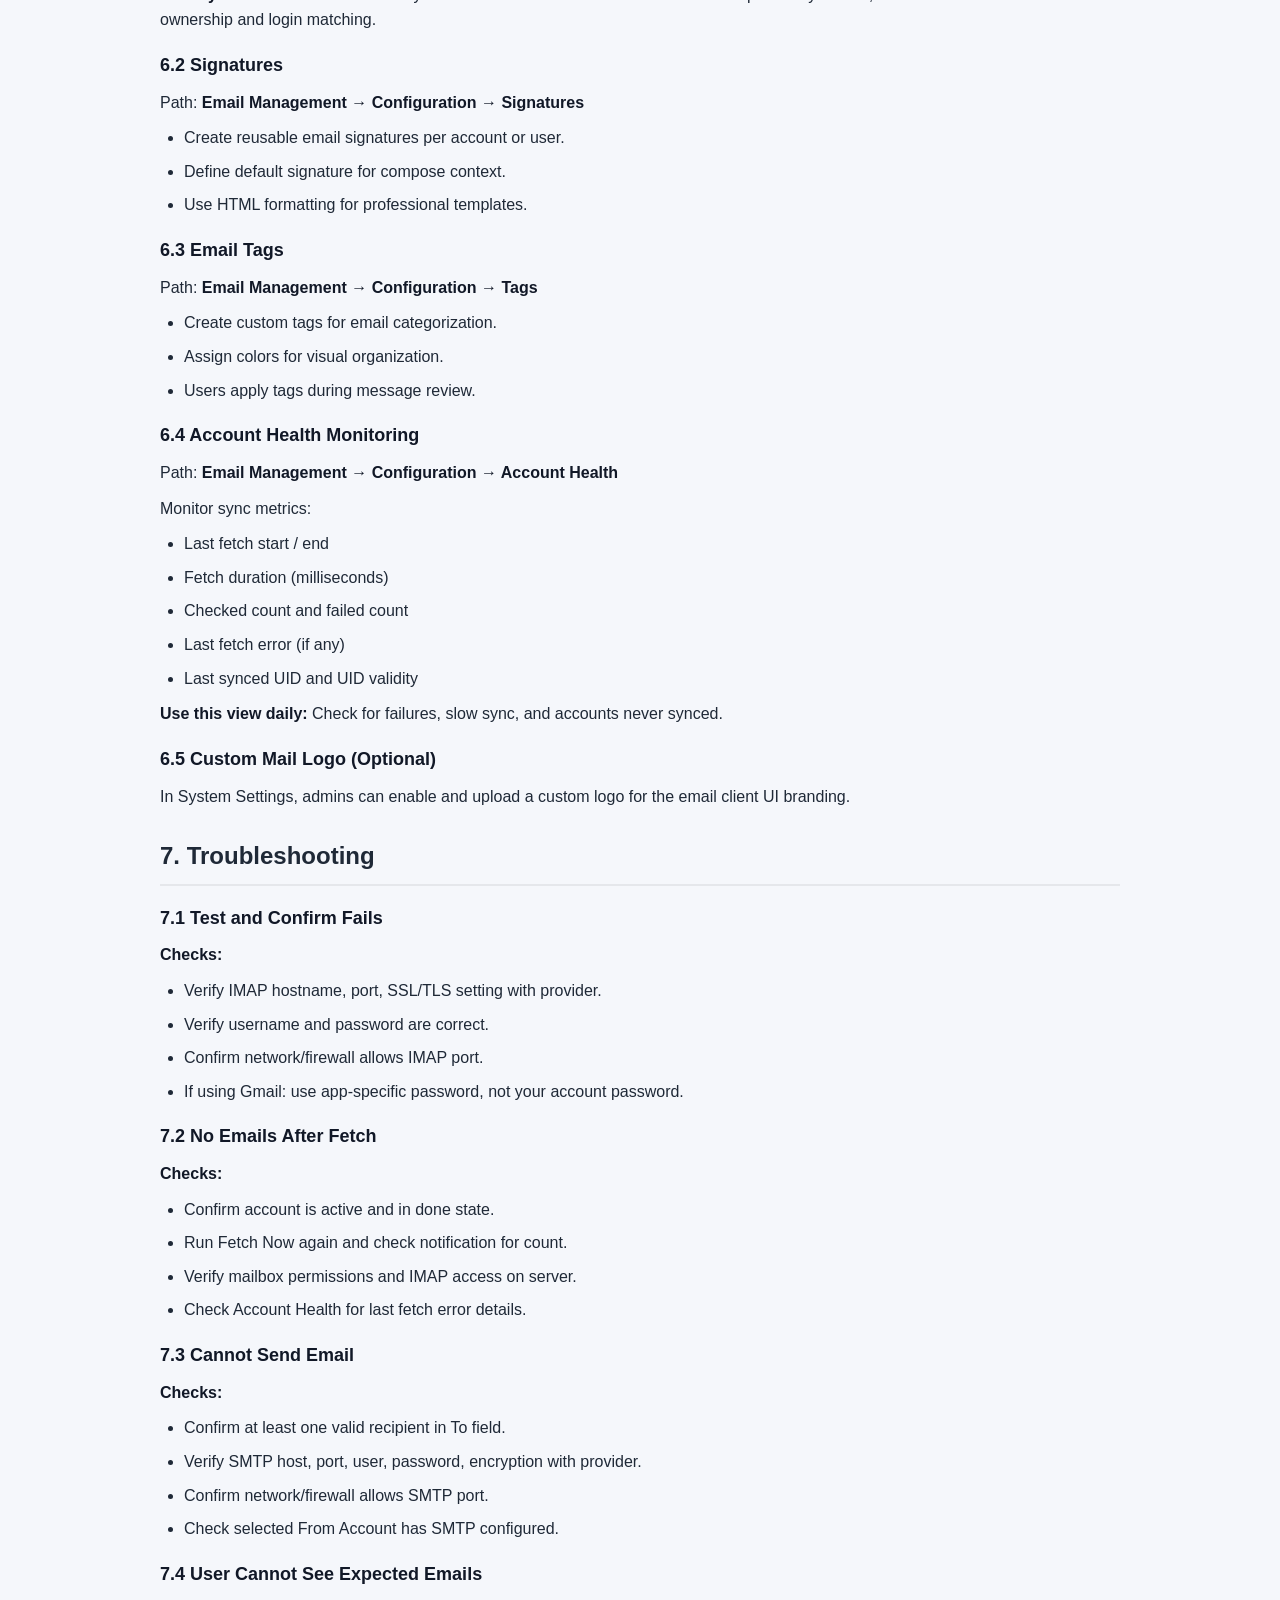
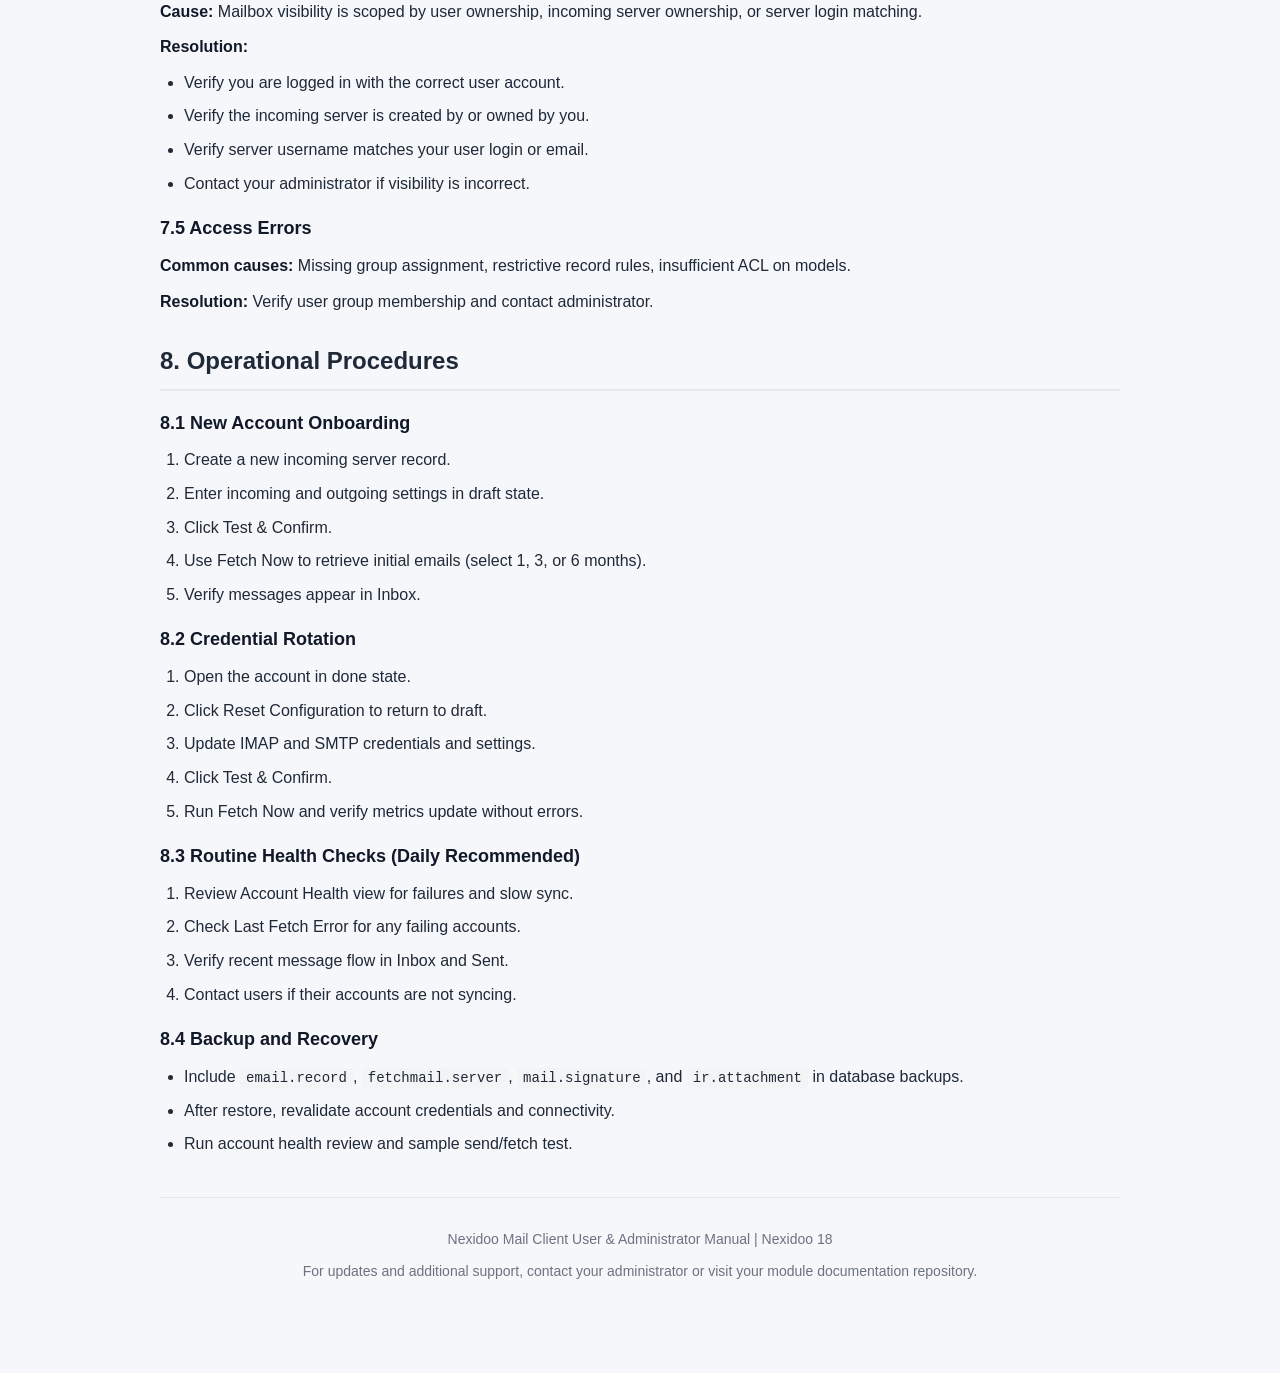
==== commit 58f044d3: "Replace Odoo with Nexidoo in user manual" ====
--- a/static/description/quick_start_end_user.html
+++ b/static/description/quick_start_end_user.html
@@ -3,7 +3,7 @@
 <head>
   <meta charset="UTF-8">
   <meta name="viewport" content="width=device-width, initial-scale=1.0">
-  <title>Odoo Mail Client - User & Administrator Manual</title>
+  <title>Nexidoo Mail Client - User & Administrator Manual</title>
   <style>
     :root {
       --bg: #f5f7fb;
@@ -178,8 +178,8 @@
   <div class="container">
     <div class="header">
       <span class="badge">USER & ADMINISTRATOR MANUAL</span>
-      <h1>Odoo Mail Client</h1>
-      <p class="subtitle">Complete guide to setting up, using, and managing personal email accounts within Odoo 18.</p>
+      <h1>Nexidoo Mail Client</h1>
+      <p class="subtitle">Complete guide to setting up, using, and managing personal email accounts within Nexidoo 18.</p>
     </div>
 
     <div class="toc">
@@ -199,7 +199,7 @@
     <!-- SECTION: PURPOSE & SCOPE -->
     <section class="section" id="purpose">
       <h2>1. Purpose & Scope</h2>
-      <p>This manual explains how to use the Odoo Mail Client module in Odoo 18. It covers:</p>
+      <p>This manual explains how to use the Nexidoo Mail Client module in Nexidoo 18. It covers:</p>
       <ul>
         <li>Day-to-day email tasks (read, compose, organize, send)</li>
         <li>Setting up personal incoming and outgoing mail accounts</li>
@@ -215,7 +215,7 @@
       <p><strong>Module name:</strong> <code>odoo_mail_client</code></p>
       <p><strong>Core capabilities:</strong></p>
       <ul>
-        <li>Custom Email Management app inside Odoo</li>
+        <li>Custom Email Management app inside Nexidoo</li>
         <li>Mailbox features: Inbox, Sent, Drafts, Unread, Starred, Archived</li>
         <li>Compose with To/Cc/Bcc and attachments</li>
         <li>Personal incoming mail account management (IMAP)</li>
@@ -231,7 +231,7 @@
     <section class="section" id="quickstart">
       <h2>3. Quick Start (End User)</h2>
       <ol>
-        <li>Open the <strong>Email Management</strong> app from Odoo.</li>
+        <li>Open the <strong>Email Management</strong> app from Nexidoo.</li>
         <li>If no incoming accounts exist yet, ask your administrator or create your own (see below).</li>
         <li>Use the mailbox list: Inbox, Sent, Draft, Starred, Unread, Archived.</li>
         <li>Open an email to read, reply, or forward.</li>
@@ -283,7 +283,7 @@
         <li>Select <strong>From Account</strong> if using multiple accounts.</li>
         <li>Click <strong>Send</strong>.</li>
       </ol>
-      <p><strong>Send behavior:</strong> If you selected a From Account with SMTP settings, the message is sent through that account. Otherwise, Odoo may queue delivery depending on configuration.</p>
+      <p><strong>Send behavior:</strong> If you selected a From Account with SMTP settings, the message is sent through that account. Otherwise, Nexidoo may queue delivery depending on configuration.</p>
 
       <h3>4.4 Organizing Messages</h3>
       <ul>
@@ -315,7 +315,7 @@
         <li><strong>Username:</strong> Your email address or account login</li>
         <li><strong>Password:</strong> Your email password (typically required for IMAP)</li>
         <li><strong>Active:</strong> Check to enable this account</li>
-        <li><strong>Delete On Server When Deleted In Odoo:</strong> Check if you want Odoo deletions to also delete emails from the server</li>
+        <li><strong>Delete On Server When Deleted In Nexidoo:</strong> Check if you want Nexidoo deletions to also delete emails from the server</li>
       </ul>
 
       <h3>5.3 Fill Outgoing SMTP Settings</h3>
@@ -489,7 +489,7 @@
 
     <!-- FOOTER -->
     <div class="footer">
-      <p>Odoo Mail Client User & Administrator Manual | Odoo 18</p>
+      <p>Nexidoo Mail Client User & Administrator Manual | Nexidoo 18</p>
       <p>For updates and additional support, contact your administrator or visit your module documentation repository.</p>
     </div>
   </div>
